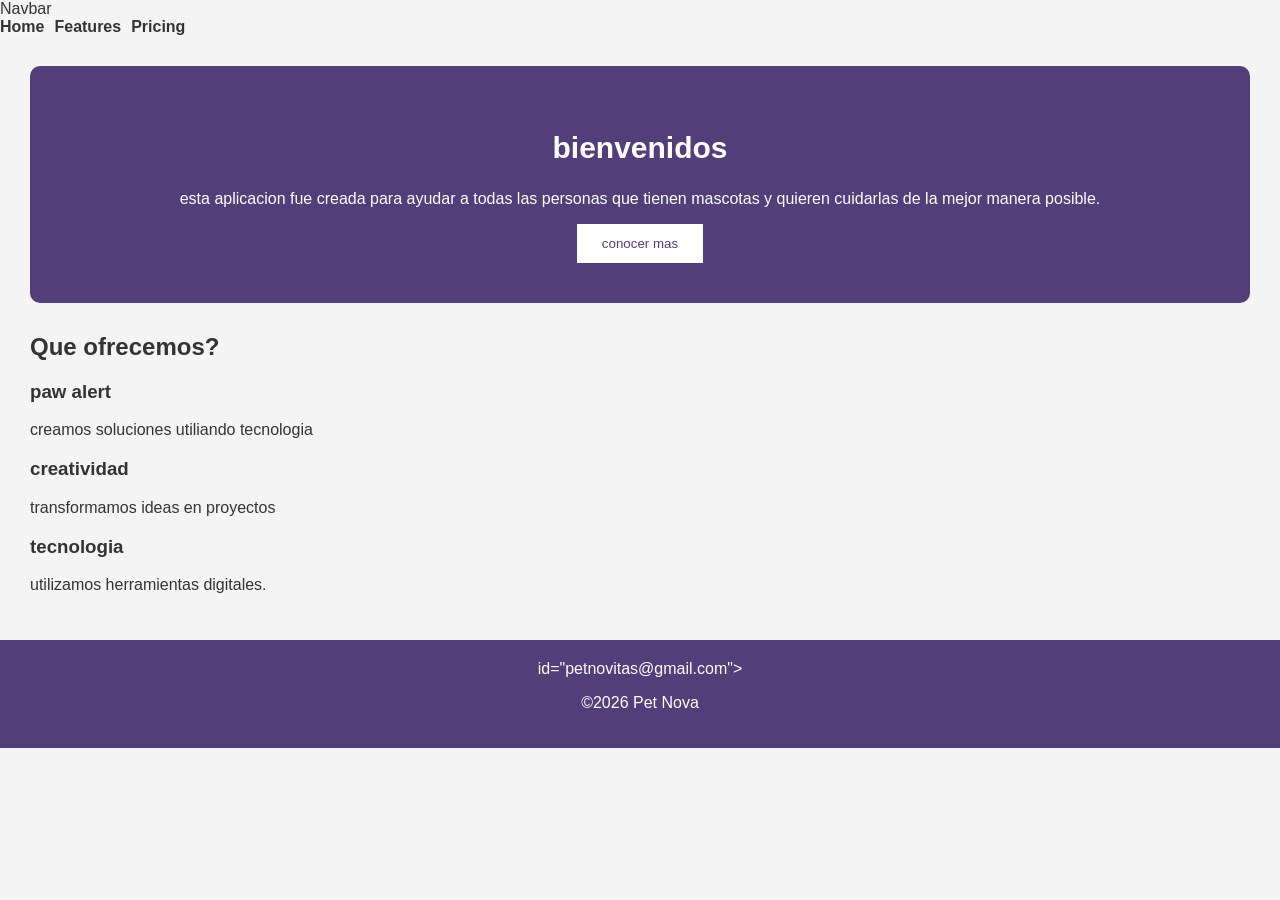
==== index.html @ a222504a "Rename Intex petnova.html to index.html" ====
<!DOCTYPE html>
  <html lang="es">
     <head>
       <meta charset="UTF-8">
       <meta name="viewport" content="width=device-width, initial-scale=1.0">
       
       <title>Pet Nova</title>
       <link rel="stylesheet" href="style.css">
     </head>

     <body>
          <nav class="navbar navbar-translucent md:navbar-expand" data-bs-theme="dark">
  <div class="container-fluid">
    <a class="navbar-brand" href="Pet Nova">Navbar</a>
    <ul class="navbar-nav">
      <li class="nav-item">
        <a class="nav-link active" aria-current="page" href="#">Home</a>
      </li>
      <li class="nav-item">
        <a class="nav-link" href="paw alert">Features</a>
      </li>
      <li class="nav-item">
        <a class="nav-link" href="mypet">Pricing</a>
      </li>
    </ul>
  </div>
</nav>


          <main>
            <section id="inicio" class="principal">
              <h2> bienvenidos</h2>
              <p> esta aplicacion fue creada para ayudar a todas las personas que tienen mascotas y quieren cuidarlas de la mejor manera posible.
                 </p>
                 <button>conocer mas</button>
             </section>
             <section id="paw-alert" class="paw-alert">
               <h2>Que ofrecemos?</h2>
               <div class="card">
                 <h3>paw alert</h3>
               <p> creamos soluciones utiliando tecnologia
               </p>
             </div>
              <div class="card">
                  <h3>creatividad</h3>
                <p> transformamos ideas en proyectos 
                </p>
              </div>
              <div class="card">
                  <h3>tecnologia</h3>
                <p> utilizamos herramientas digitales.
                </p>
              </div>
             </section>
          </main>
          <footer> id="petnovitas@gmail.com">
            <p>  ©2026 Pet Nova</p>
          </footer>
          <script>
            const menu = document.querySelector("#navbarNav");
            const menuToggle = document.querySelector(".navbar-toggler");
            const menuClose = document.querySelector(".btn-close");

            menuToggle.addEventListener("click", () => {
              menu.showModal();
              menuToggle.setAttribute("aria-expanded", "true");
            });

            menuClose.addEventListener("click", () => menu.close());
            menu.addEventListener("close", () => {
              menuToggle.setAttribute("aria-expanded", "false");
              menuToggle.focus();
            });
            menu.querySelectorAll("a").forEach((link) => {
              link.addEventListener("click", () => menu.close());
            });
          </script>
     </body>
  </html>
---- style.css ----
/*configuracion general*/
:root {
    --petnova-purple: #523f7a;
    --petnova-violet: #8268d5;
    --petnova-cyan: #0cbddc;
    --petnova-teal: #00869f;
    --petnova-cyan-light: #e7f9fc;
}

body {
    margin: 0;
    font-family: Arial, sans-serif;
    background-color: #f4f4f4;
    color: #333;
}   
/*MENU*/
.navbar
);
}
.container-fluid {
    display: flex;
    align-items: center;
    justify-content: space-between;
    gap: 24px;
    max-width: 1200px;
    min-height: inherit;
    margin: 0 auto;
}
.navbar-brand {
    display: inline-flex;
    align-items: center;
    gap: 10px;
    margin-inline-end: var(--navbar-brand-margin-end);
    padding-block: var(--navbar-brand-padding-y);
    color: var(--navbar-brand-color);
    font-size: var(--navbar-brand-font-size);
    font-weight: var(--navbar-brand-font-weight);
    text-decoration: none;
}
.navbar-brand:hover,
.navbar-brand:focus-visible {
    color: var(--navbar-brand-hover-color);
}
.navbar-brand img {
    display: block;
    object-fit: contain;
}
.navbar-nav {
    display: flex;
    align-items: center;
    gap: 10px;
    margin: 0;
    padding: 0;
    list-style: none;
}
.nav-link {
    display: block;
    padding: var(--navbar-padding-y) var(--navbar-nav-link-padding-x);
    border-radius: 8px;
    color: var(--navbar-color);
    font-weight: 700;
    text-decoration: none;
}
.nav-link:hover,
.nav-link:focus-visible {
    color: var(--navbar-hover-color);
}
.nav-link.active {
    color: var(--navbar-active-color);
    background-color: rgba(255, 255, 255, 0.18);
}
.nav-link[aria-disabled="true"] {
    color: var(--navbar-disabled-color);
    pointer-events: none;
}
.navbar-toggler,
.drawer {
    display: none;
}
.navbar-toggler {
    min-width: var(--navbar-toggler-width);
    padding: var(--navbar-toggler-padding-y) var(--navbar-toggler-padding-x);
    border: 1px solid var(--navbar-toggler-border-color);
    border-radius: var(--navbar-toggler-border-radius);
    background: transparent;
    cursor: pointer;
    transition: var(--navbar-toggler-transition);
}
.navbar-toggler:focus-visible {
    outline: 2px solid currentColor;
    outline-offset: 2px;
}
.navbar-toggler-icon {
    display: block;
    width: var(--navbar-toggler-icon-size);
    height: var(--navbar-toggler-icon-size);
    margin: auto;
    background-color: var(--navbar-color);
    -webkit-mask: var(--navbar-toggler-icon) center / contain no-repeat;
    mask: var(--navbar-toggler-icon) center / contain no-repeat;
}
.drawer[open] {
    position: fixed;
    inset: 0 0 0 auto;
    display: block;
    width: min(320px, 85vw);
    height: 100%;
    max-height: none;
    margin: 0;
    padding: 24px;
    border: 0;
    background: #ffffff;
    color: #333333;
    box-shadow: -12px 0 32px rgba(0, 0, 0, 0.2);
}
.drawer::backdrop {
    background: rgba(0, 0, 0, 0.45);
}
.drawer-header {
    display: flex;
    align-items: center;
    justify-content: space-between;
    gap: 16px;
    margin-bottom: 20px;
}
.drawer-title {
    margin: 0;
    font-size: 22px;
}
.drawer .navbar-nav {
    align-items: stretch;
    flex-direction: column;
    gap: 4px;
}
.drawer .nav-link {
    color: #333333;
}
.drawer .nav-link:hover,
.drawer .nav-link:focus-visible,
.drawer .nav-link.active {
    background: var(--petnova-cyan-light);
    color: var(--petnova-teal);
}
.btn-close {
    width: 36px;
    height: 36px;
    border: 0;
    border-radius: 50%;
    background: transparent;
    color: #333333;
    cursor: pointer;
}
.btn-close::before {
    content: "\00d7";
    font-size: 28px;
    line-height: 1;
}
.btn-close:hover,
.btn-close:focus-visible {
    background: #eeeeee;
}
@media (max-width: 640px) {
    .desktop-nav { display: none; }
    .navbar-toggler { display: inline-flex; align-items: center; justify-content: center; }
}
/*contenido principal*/
main {
    padding: 30px;
} 
/*seccion principal*/
.principal {
    background-color: var(--petnova-purple);
    color: #ffffff;
    text-align: center;
    padding: 40px;
    border-radius: 10px;
    margin-bottom: 30px;
}
.principal h2 {
    font-size: 30px;
}

/*boton*/
.principal button {
    background-color: #ffffff;
    color: var(--petnova-purple);
    border: none;
    padding: 12px 25px;
}
/* seccion */
.trajetas {
    display: inline-block;
    width: 25%;
    margin: 10%;
    padding: 20%;
    background-color: var(--petnova-cyan);
    border-radius: 10px;
}

/*pie de pagina */
footer{
    background-color: var(--petnova-purple);
    color: #ffffff;
    text-align: center;
    padding: 20px;
}
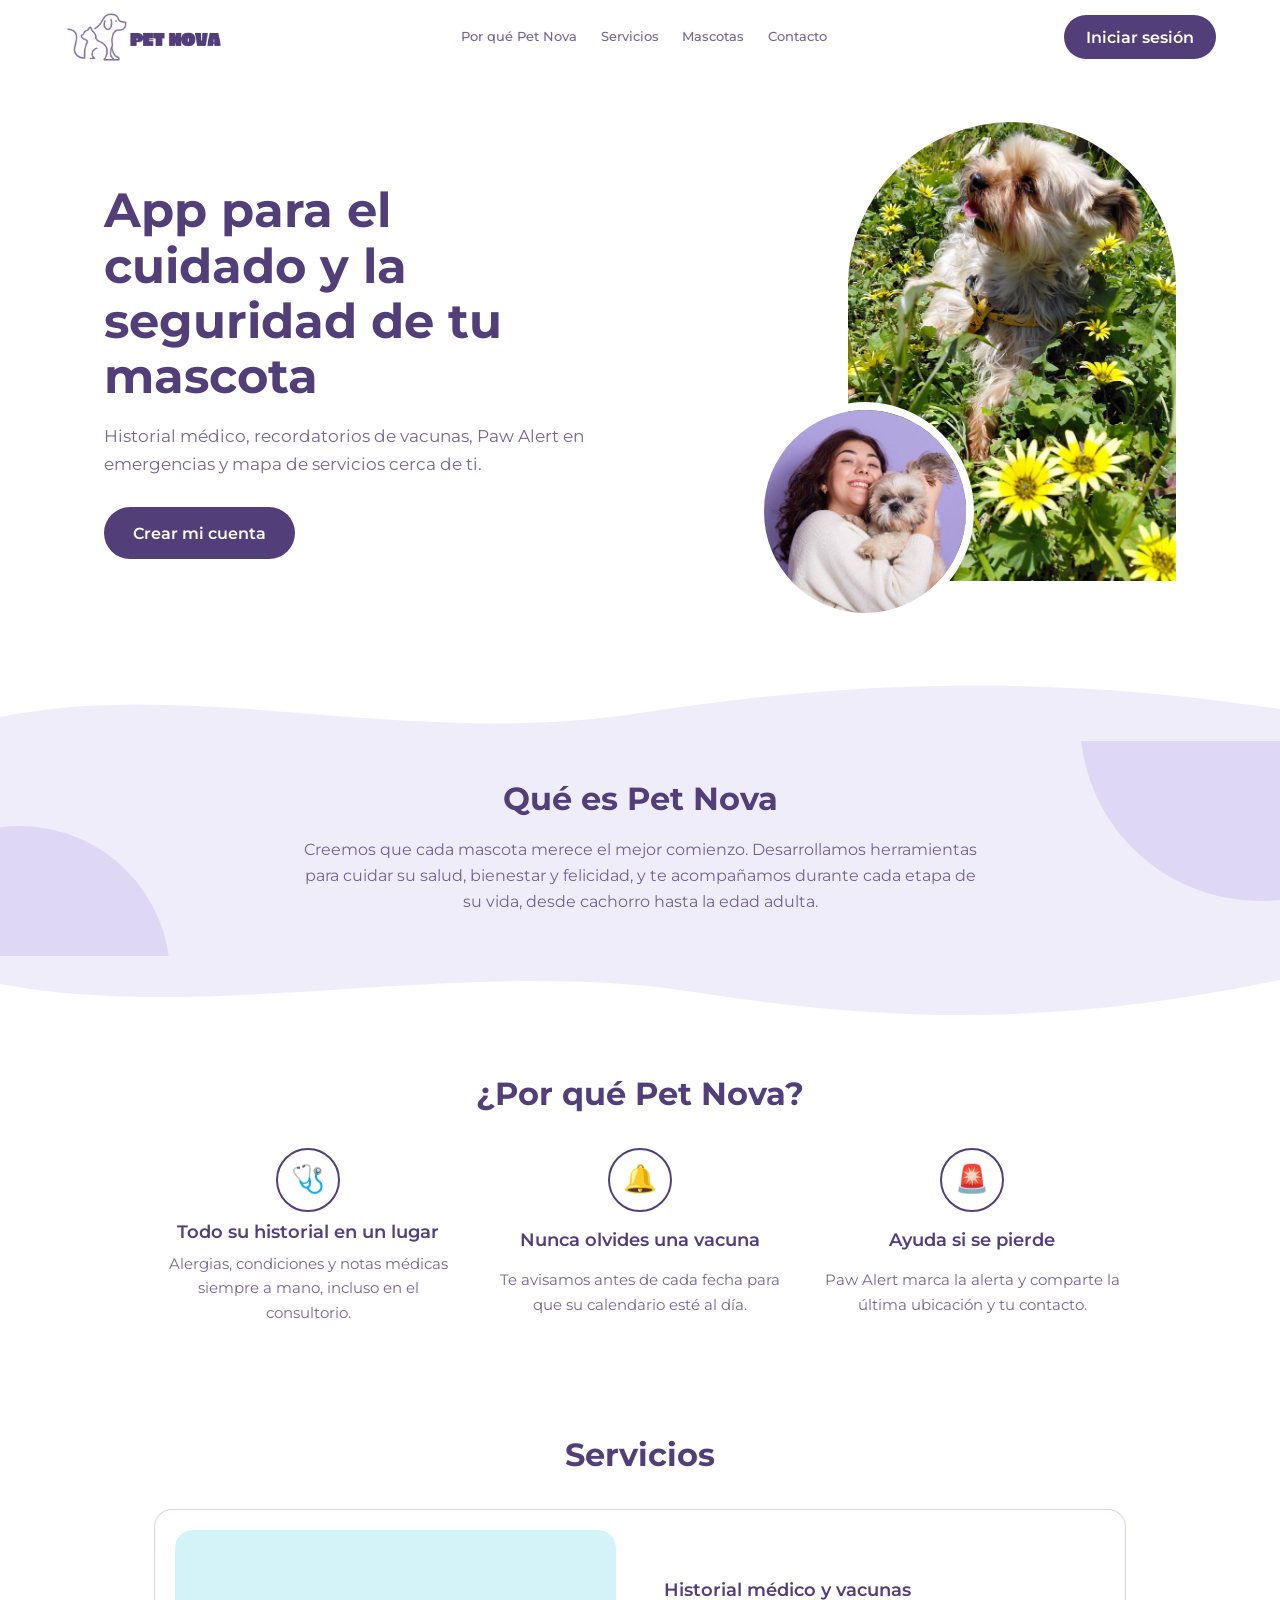
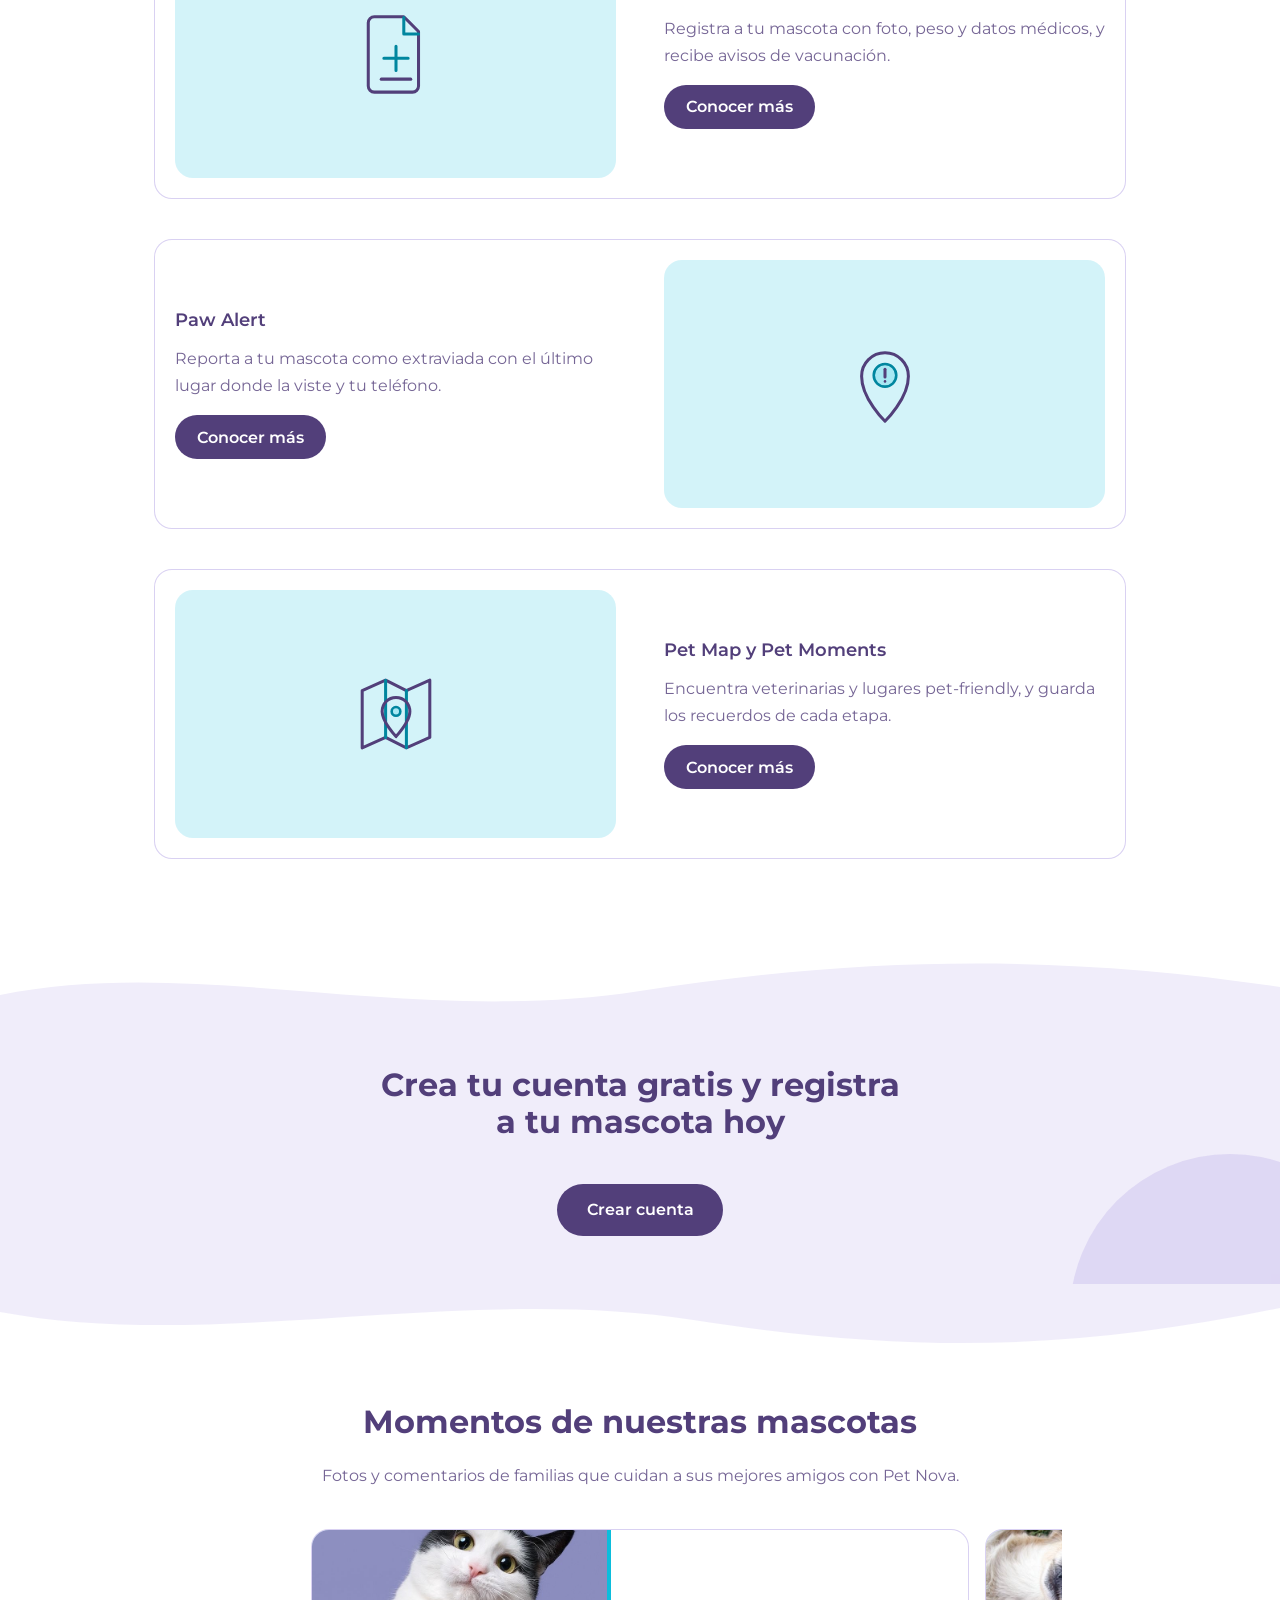
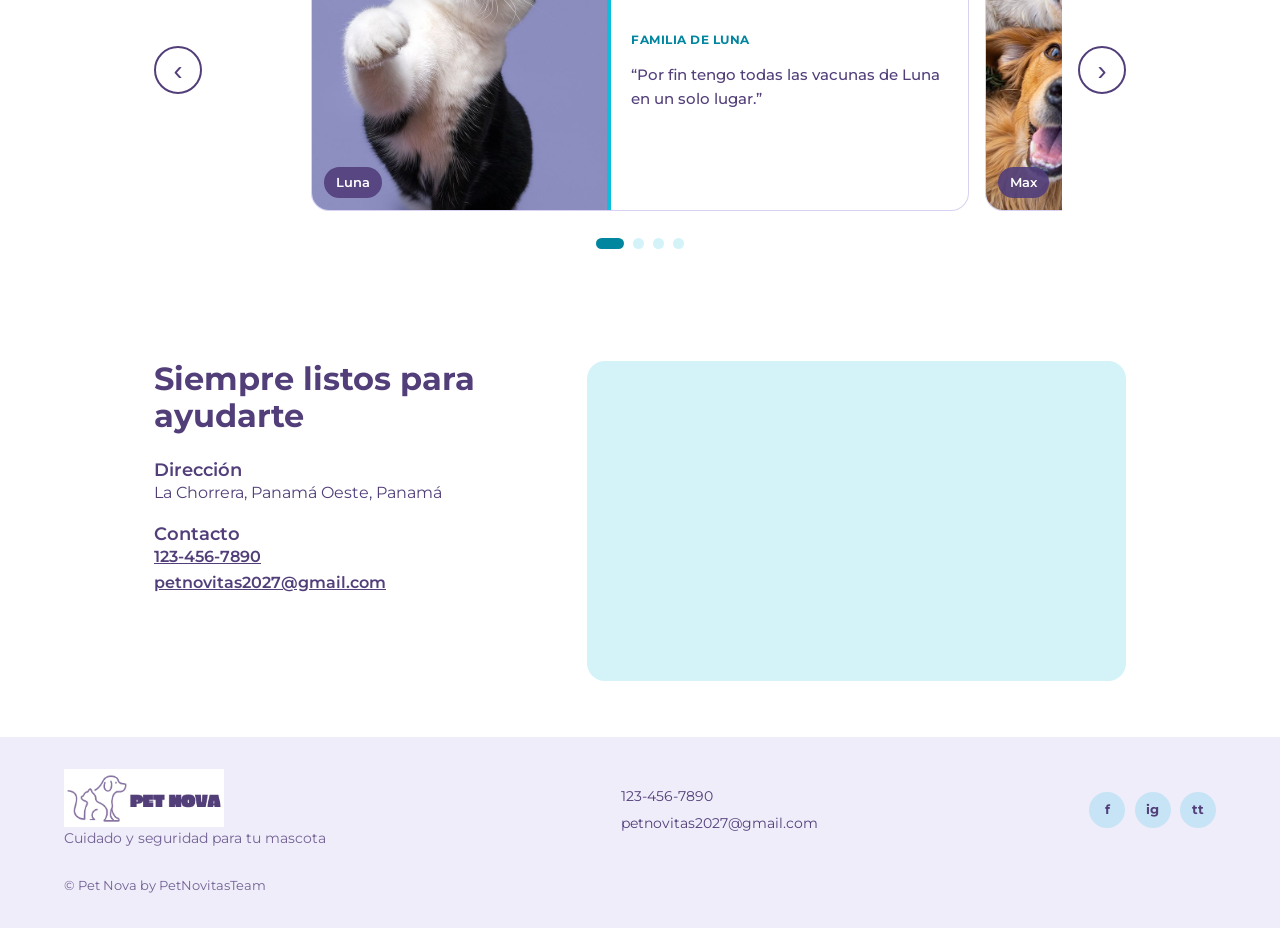
==== commit f5bab575: "Add files via upload" ====
--- a/index.html
+++ b/index.html
@@ -1,81 +1,165 @@
 <!DOCTYPE html>
-  <html lang="es">
-     <head>
-       <meta charset="UTF-8">
-       <meta name="viewport" content="width=device-width, initial-scale=1.0">
-       
-       <title>Pet Nova</title>
-       <link rel="stylesheet" href="style.css">
-     </head>
-
-     <body>
-          <nav class="navbar navbar-translucent md:navbar-expand" data-bs-theme="dark">
-  <div class="container-fluid">
-    <a class="navbar-brand" href="Pet Nova">Navbar</a>
-    <ul class="navbar-nav">
-      <li class="nav-item">
-        <a class="nav-link active" aria-current="page" href="#">Home</a>
-      </li>
-      <li class="nav-item">
-        <a class="nav-link" href="paw alert">Features</a>
-      </li>
-      <li class="nav-item">
-        <a class="nav-link" href="mypet">Pricing</a>
-      </li>
-    </ul>
-  </div>
+<html lang="es">
+<head>
+<meta charset="UTF-8">
+<meta name="viewport" content="width=device-width, initial-scale=1">
+<title>Pet Nova · Cuida la salud y seguridad de tu mascota</title>
+<link rel="stylesheet" href="https://fonts.googleapis.com/css2?family=Montserrat:wght@400;500;600;700&display=swap">
+<link rel="stylesheet" href="css/index.css">
+</head>
+<body>
+<header class="topbar">
+<a class="logo" href="index.html">
+  <img class="logo__image" src="petnova-assets/logo-pet-nova-horizontal.png" alt="Pet Nova">
+</a>
+<button class="menu" type="button" aria-label="Abrir menú" aria-expanded="false" aria-controls="site-nav">☰</button>
+<nav id="site-nav" aria-label="Principal">
+<a href="#por-que">Por qué Pet Nova</a>
+<a href="#servicios">Servicios</a>
+<a href="#resenas">Mascotas</a>
+<a href="#contacto">Contacto</a>
 </nav>
-
-
-          <main>
-            <section id="inicio" class="principal">
-              <h2> bienvenidos</h2>
-              <p> esta aplicacion fue creada para ayudar a todas las personas que tienen mascotas y quieren cuidarlas de la mejor manera posible.
-                 </p>
-                 <button>conocer mas</button>
-             </section>
-             <section id="paw-alert" class="paw-alert">
-               <h2>Que ofrecemos?</h2>
-               <div class="card">
-                 <h3>paw alert</h3>
-               <p> creamos soluciones utiliando tecnologia
-               </p>
-             </div>
-              <div class="card">
-                  <h3>creatividad</h3>
-                <p> transformamos ideas en proyectos 
-                </p>
-              </div>
-              <div class="card">
-                  <h3>tecnologia</h3>
-                <p> utilizamos herramientas digitales.
-                </p>
-              </div>
-             </section>
-          </main>
-          <footer> id="petnovitas@gmail.com">
-            <p>  ©2026 Pet Nova</p>
-          </footer>
-          <script>
-            const menu = document.querySelector("#navbarNav");
-            const menuToggle = document.querySelector(".navbar-toggler");
-            const menuClose = document.querySelector(".btn-close");
-
-            menuToggle.addEventListener("click", () => {
-              menu.showModal();
-              menuToggle.setAttribute("aria-expanded", "true");
-            });
-
-            menuClose.addEventListener("click", () => menu.close());
-            menu.addEventListener("close", () => {
-              menuToggle.setAttribute("aria-expanded", "false");
-              menuToggle.focus();
-            });
-            menu.querySelectorAll("a").forEach((link) => {
-              link.addEventListener("click", () => menu.close());
-            });
-          </script>
-     </body>
-  </html>
-          
-      
+<div class="topbar__contact">
+<a class="btn btn-primary" href="login.html">Iniciar sesión</a>
+</div>
+</header>
+<main>
+<section class="hero">
+<div class="hero__text">
+<h1>App para el cuidado y la seguridad de tu mascota</h1>
+<p class="lead">Historial médico, recordatorios de vacunas, Paw Alert en emergencias y mapa de servicios cerca de ti.</p>
+<a class="btn btn-primary btn-lg" href="login.html#registro">Crear mi cuenta</a>
+</div>
+<div class="hero__frame">
+<div class="arch"><img src="petnova-assets/0bec61dad5f0b657afa665d09a73fd9e.jpg" alt="Perro entre flores"></div>
+<div class="disc"><img src="petnova-assets/288059be09abdf28ba1208e5145ce86f.jpg" alt="Gato mirando a la cámara"></div>
+</div>
+</section>
+<div class="wave wave--to-band"></div>
+<section class="band about">
+<h2>Qué es Pet Nova</h2>
+<p>Creemos que cada mascota merece el mejor comienzo. Desarrollamos herramientas para cuidar su salud, bienestar y felicidad, y te acompañamos durante cada etapa de su vida, desde cachorro hasta la edad adulta.</p>
+</section>
+<div class="wave wave--to-paper"></div>
+<section class="section" id="por-que">
+<h2>¿Por qué Pet Nova?</h2>
+<div class="cols3">
+<article class="why"><div class="badge">🩺</div><h3>Todo su historial en un lugar</h3><p>Alergias, condiciones y notas médicas siempre a mano, incluso en el consultorio.</p></article>
+<article class="why"><div class="badge">🔔</div><h3>Nunca olvides una vacuna</h3><p>Te avisamos antes de cada fecha para que su calendario esté al día.</p></article>
+<article class="why"><div class="badge">🚨</div><h3>Ayuda si se pierde</h3><p>Paw Alert marca la alerta y comparte la última ubicación y tu contacto.</p></article>
+</div>
+</section>
+<section class="section" id="servicios">
+<h2>Servicios</h2>
+<article class="service">
+<div class="ph"><svg class="service-icon" viewBox="0 0 120 120" aria-hidden="true" focusable="false"><path class="service-icon__line" d="M35 17h34l17 17v63a7 7 0 0 1-7 7H35a7 7 0 0 1-7-7V24a7 7 0 0 1 7-7Z"/><path class="service-icon__accent" d="M69 18v19h17"/><path class="service-icon__accent" d="M60 51v28M46 65h28"/><path class="service-icon__line" d="M43 89h34"/></svg></div>
+<div class="service__text"><h3>Historial médico y vacunas</h3><p>Registra a tu mascota con foto, peso y datos médicos, y recibe avisos de vacunación.</p><a class="btn btn-primary" href="login.html#registro">Conocer más</a></div>
+</article>
+<article class="service service--reverse">
+<div class="ph"><svg class="service-icon" viewBox="0 0 120 120" aria-hidden="true" focusable="false"><path class="service-icon__line" d="M60 103S87 77 87 51a27 27 0 1 0-54 0c0 26 27 52 27 52Z"/><circle class="service-icon__accent-fill" cx="60" cy="50" r="13"/><path class="service-icon__line" d="M60 43v9"/><circle class="service-icon__line-fill" cx="60" cy="57" r="1.5"/></svg></div>
+<div class="service__text"><h3>Paw Alert</h3><p>Reporta a tu mascota como extraviada con el último lugar donde la viste y tu teléfono.</p><a class="btn btn-primary" href="login.html#registro">Conocer más</a></div>
+</article>
+<article class="service">
+<div class="ph"><svg class="service-icon" viewBox="0 0 120 120" aria-hidden="true" focusable="false"><path class="service-icon__line" d="m21 33 27-12 24 12 27-12v66L72 99 48 87 21 99V33Z"/><path class="service-icon__accent" d="M48 21v66M72 33v66"/><path class="service-icon__line" d="M60 41c-9 0-16 7-16 16 0 12 16 29 16 29s16-17 16-29c0-9-7-16-16-16Z"/><circle class="service-icon__accent-fill" cx="60" cy="57" r="5"/></svg></div>
+<div class="service__text"><h3>Pet Map y Pet Moments</h3><p>Encuentra veterinarias y lugares pet-friendly, y guarda los recuerdos de cada etapa.</p><a class="btn btn-primary" href="login.html#registro">Conocer más</a></div>
+</article>
+</section>
+<div class="wave wave--to-band"></div>
+<section class="band promo">
+<h2>Crea tu cuenta gratis y registra a tu mascota hoy</h2>
+<a class="btn btn-primary btn-lg" href="login.html#registro">Crear cuenta</a>
+</section>
+<div class="wave wave--to-paper"></div>
+<section class="section" id="resenas">
+<h2>Momentos de nuestras mascotas</h2>
+<p class="pet-stories__intro">Fotos y comentarios de familias que cuidan a sus mejores amigos con Pet Nova.</p>
+<div class="pet-carousel" role="region" aria-roledescription="carrusel" aria-label="Fotos y comentarios de mascotas">
+<button class="pet-carousel__arrow pet-carousel__arrow--prev" type="button" aria-label="Mascota anterior"><span aria-hidden="true">‹</span></button>
+<div class="pet-stories__viewport" tabindex="0" aria-live="polite">
+<div class="pet-stories__track">
+<article class="pet-story" role="group" aria-roledescription="diapositiva" aria-label="1 de 4" aria-hidden="false">
+<figure class="pet-story__photo">
+<img src="petnova-assets/5c11a58dfac731d2833e48211d9dc9f6.jpg" alt="Gato blanco y negro levantando una pata">
+<figcaption>Luna</figcaption>
+</figure>
+<div class="pet-story__content">
+<p class="pet-story__family">Familia de Luna</p>
+<blockquote>“Por fin tengo todas las vacunas de Luna en un solo lugar.”</blockquote>
+</div>
+</article>
+<article class="pet-story" role="group" aria-roledescription="diapositiva" aria-label="2 de 4" aria-hidden="true">
+<figure class="pet-story__photo">
+<img src="petnova-assets/07fc70b2ebea6f8e443dffa8ceeda5d6.jpg" alt="Cuatro perros descansando juntos sobre el césped">
+<figcaption>Max</figcaption>
+</figure>
+<div class="pet-story__content">
+<p class="pet-story__family">Familia de Max</p>
+<blockquote>“Los recordatorios me salvaron de olvidar el refuerzo de Max.”</blockquote>
+</div>
+</article>
+<article class="pet-story" role="group" aria-roledescription="diapositiva" aria-label="3 de 4" aria-hidden="true">
+<figure class="pet-story__photo">
+<img src="petnova-assets/617a032c91678c37343209bb6bef2f6d.jpg" alt="Persona abrazando a un cachorro">
+<figcaption>Nala</figcaption>
+</figure>
+<div class="pet-story__content">
+<p class="pet-story__family">Familia de Nala</p>
+<blockquote>“Tener el contacto y el historial a mano da mucha tranquilidad.”</blockquote>
+</div>
+</article>
+<article class="pet-story" role="group" aria-roledescription="diapositiva" aria-label="4 de 4" aria-hidden="true">
+<figure class="pet-story__photo">
+<img src="petnova-assets/e2d72d0fe45e0b858e6b13d65c2148d5.jpg" alt="Familia jugando con sus perros y gatos en casa">
+<figcaption>Toby</figcaption>
+</figure>
+<div class="pet-story__content">
+<p class="pet-story__family">Familia de Toby</p>
+<blockquote>“Subir fotos y verlas juntas es lo que más me gusta.”</blockquote>
+</div>
+</article>
+</div>
+</div>
+<button class="pet-carousel__arrow pet-carousel__arrow--next" type="button" aria-label="Siguiente mascota"><span aria-hidden="true">›</span></button>
+</div>
+<div class="pet-stories__dots" role="group" aria-label="Elegir mascota">
+<button type="button" aria-label="Mostrar a Luna" aria-pressed="true" class="is-active"></button>
+<button type="button" aria-label="Mostrar a Max" aria-pressed="false"></button>
+<button type="button" aria-label="Mostrar a Nala" aria-pressed="false"></button>
+<button type="button" aria-label="Mostrar a Toby" aria-pressed="false"></button>
+</div>
+</section>
+<section class="section contact" id="contacto">
+<div class="contact__text">
+<h2>Siempre listos para ayudarte</h2>
+<h3>Dirección</h3>
+<p>La Chorrera, Panamá Oeste, Panamá</p>
+<h3>Contacto</h3>
+<p><a href="tel:1234567890">123-456-7890</a></p>
+<p><a href="mailto:petnovitas2027@gmail.com">petnovitas2027@gmail.com</a></p>
+</div>
+<div class="map">
+<iframe title="Mapa de La Chorrera, Panamá Oeste" loading="lazy" src="https://www.openstreetmap.org/export/embed.html?bbox=-79.82%2C8.86%2C-79.75%2C8.90&amp;layer=mapnik&amp;marker=8.88%2C-79.78"></iframe>
+</div>
+</section>
+</main>
+<footer class="footer">
+<div>
+<a class="logo" href="index.html">
+  <img class="logo__image" src="petnova-assets/logo-pet-nova-horizontal.png" alt="Pet Nova">
+</a>
+<p>Cuidado y seguridad para tu mascota</p>
+</div>
+<div class="footer__contact">
+<a href="tel:1234567890">123-456-7890</a>
+<a href="mailto:petnovitas2027@gmail.com">petnovitas2027@gmail.com</a>
+</div>
+<div class="social">
+<a href="http://www.facebook.com" aria-label="Facebook" rel="noopener">f</a>
+<a href="http://www.instagram.com" aria-label="Instagram" rel="noopener">ig</a>
+<a href="http://www.tiktok.com" aria-label="TikTok" rel="noopener">tt</a>
+</div>
+<p class="footer__copy">© Pet Nova by PetNovitasTeam</p>
+</footer>
+<script src="js/index.js"></script>
+</body>
+</html>
--- a/css/index.css
+++ b/css/index.css
@@ -0,0 +1,161 @@
+/* ===== index.css · Landing page (basada en el prototipo) ===== */
+/* ===== index.css · Landing page ===== */
+/* Paleta Pet Nova: púrpura, violeta, cian y teal */
+:root{--olive:#523F7A;--olive-d:#523F7A;--sage:rgba(130,104,213,.12);--sage-2:#8268D5;--paper:#fff;--ink:#523F7A;--muted:rgba(82,63,122,.8);--line:rgba(130,104,213,.3);--alert:#523F7A;--alert-bg:rgba(130,104,213,.14);--ok:#523F7A;--accent:#0CBDDC;--teal:#00869F;--r:18px}
+/* Reinicio de márgenes */
+*{box-sizing:border-box;margin:0}
+/* Texto general y fondo */
+body{font:400 1rem/1.65 "Montserrat",system-ui,sans-serif;color:var(--ink);background:var(--paper)}
+html{scroll-behavior:smooth;scroll-padding-top:84px}
+/* Títulos con tipografía serif */
+h1,h2,h3,.logo{font-family:"Montserrat",system-ui,sans-serif;line-height:1.15}
+h1{font-size:clamp(1.9rem,4.4vw,3rem);font-weight:700}
+h2{font-size:clamp(1.4rem,3vw,2rem);font-weight:700}
+h3{font-size:1.15rem;font-weight:600}
+a{color:inherit}
+.muted{color:var(--muted)}
+/* Botones: principal, contorno y emergencia */
+.btn{display:inline-block;padding:.65rem 1.25rem;border:2px solid transparent;border-radius:999px;font:600 1rem "Montserrat",sans-serif;text-decoration:none;cursor:pointer;transition:background .15s,color .15s}
+.btn-primary{background:var(--olive);color:#fff}.btn-primary:hover{background:var(--olive-d);filter:brightness(.9)}
+.btn-ghost{color:var(--olive-d);border-color:var(--olive);background:transparent}.btn-ghost:hover{background:var(--sage);border-color:var(--teal)}
+.btn-sos{background:var(--alert);color:#fff}.btn-sos:hover{background:var(--olive-d);filter:brightness(.9)}
+.btn-lg{padding:.9rem 1.7rem}
+/* Foco visible para teclado */
+:focus-visible{outline:3px solid var(--accent);outline-offset:3px}
+/* Elementos ocultos por JavaScript */
+[hidden]{display:none!important}
+/* Logo */
+.logo{flex:none;font-weight:700;font-size:1.5rem;color:var(--olive-d);text-decoration:none}
+.logo__image{display:block;width:160px;height:58px;object-fit:contain;background:#fff}
+/* Neutros adicionales de la landing */
+:root{--band:rgba(130,104,213,.12);--ph:rgba(12,189,220,.18);--disc:rgba(130,104,213,.16)}
+/* Texto introductorio */
+.lead{color:var(--muted);font-size:1.05rem;max-width:46ch;margin:1.2rem 0 1.8rem}
+/* Menú superior: logo, enlaces y contacto */
+.topbar{position:sticky;top:0;z-index:20;display:flex;align-items:center;gap:clamp(.75rem,2vw,2rem);padding:.5rem 5vw;background:rgba(255,255,255,.95);backdrop-filter:blur(8px)}
+.topbar nav{display:flex;justify-content:center;gap:clamp(.65rem,1.5vw,1.5rem);flex:1;min-width:0}
+.topbar nav a{position:relative;padding:.65rem .15rem;text-decoration:none;font-weight:500;font-size:clamp(.82rem,.9vw,.92rem);white-space:nowrap;color:var(--muted);transition:color .2s ease,transform .2s ease}
+.topbar nav a::after{content:"";position:absolute;left:0;right:0;bottom:.25rem;height:2px;border-radius:2px;background:var(--accent);transform:scaleX(0);transform-origin:left;transition:transform .25s ease}
+.topbar nav a:hover,.topbar nav a:focus-visible{color:var(--olive-d);transform:translateY(-2px)}
+.topbar nav a:hover::after,.topbar nav a:focus-visible::after{transform:scaleX(1)}
+.topbar__contact{display:flex;align-items:center;flex:none}
+.phone{font-weight:600;font-size:.92rem;text-decoration:none}
+/* Botón de menú móvil (oculto en escritorio) */
+.menu{display:none;margin-left:auto;border:0;background:transparent;font-size:1.6rem;color:var(--olive-d);cursor:pointer}
+/* Hero: texto a la izquierda y marco tipo arco a la derecha */
+.hero{display:grid;grid-template-columns:1.1fr 1fr;gap:3rem;align-items:center;padding:3rem 5vw 3.5rem;max-width:1200px;margin:0 auto}
+.hero h1{max-width:15ch}
+/* Marco tipo arco / portón (superior redondeado, base recta) */
+.hero__frame{position:relative;justify-self:end;width:min(420px,100%);padding-bottom:2.5rem}
+.arch{width:78%;margin-left:auto;aspect-ratio:3/4.2;border-radius:999px 999px 0 0;background:var(--ph);display:grid;place-items:center;font-size:7rem;overflow:hidden}
+.arch img,.disc img{width:100%;height:100%;object-fit:cover}
+/* Círculo superpuesto al arco */
+.disc{position:absolute;left:0;bottom:0;width:52%;aspect-ratio:1;border-radius:50%;background:var(--disc);border:8px solid var(--paper);display:grid;place-items:center;font-size:4rem;overflow:hidden}
+/* Divisor orgánico de sección (onda) */
+.wave{height:64px;background-size:100% 100%;background-repeat:no-repeat}
+.wave--to-band{background-color:var(--paper);background-image:url("data:image/svg+xml,%3Csvg xmlns='http://www.w3.org/2000/svg' viewBox='0 0 1440 80' preserveAspectRatio='none'%3E%3Cpath fill='%23F0EDFA' d='M0 50C220 0 460 90 720 45S1200 0 1440 40V80H0Z'/%3E%3C/svg%3E")}
+.wave--to-paper{background-color:var(--band);background-image:url("data:image/svg+xml,%3Csvg xmlns='http://www.w3.org/2000/svg' viewBox='0 0 1440 80' preserveAspectRatio='none'%3E%3Cpath fill='%23FFFFFF' d='M0 35C240 85 520 0 780 45S1220 80 1440 30V80H0Z'/%3E%3C/svg%3E")}
+/* Bandas de fondo gris claro */
+.band{background:var(--band);padding:2.5rem 5vw;text-align:center;position:relative;overflow:hidden}
+.band h2{margin-bottom:1.2rem}
+/* Sección informativa con formas orgánicas laterales */
+.about::before,.about::after{content:"";position:absolute;border-radius:50%;background:var(--disc);z-index:0}
+.about::before{width:300px;height:300px;left:-130px;bottom:-170px}
+.about::after{width:360px;height:360px;right:-160px;top:-200px}
+.about>*{position:relative;z-index:1}
+.about p{max-width:62ch;margin:0 auto;color:var(--muted)}
+/* Secciones generales */
+.section{padding:3.5rem 5vw;max-width:1100px;margin:0 auto}
+.section>h2{text-align:center;margin-bottom:2.2rem}
+/* Cuadrícula de 3 columnas */
+.cols3{display:grid;grid-template-columns:repeat(3,1fr);gap:1.5rem;max-width:1100px;margin:0 auto}
+/* Tarjetas de ventajas (¿Por qué Pet Nova?) */
+.why{text-align:center;display:grid;gap:.6rem;justify-items:center}
+.badge{width:64px;height:64px;border-radius:50%;border:2px solid var(--olive);display:grid;place-items:center;font-size:1.7rem}
+.why p{color:var(--muted);font-size:.92rem;max-width:30ch}
+/* Marcador de imagen (se reemplaza por <img> cuando haya fotos) */
+.ph{background:var(--ph);border-radius:var(--r);display:grid;place-items:center;font-size:4rem;aspect-ratio:16/9;overflow:hidden}
+.ph img{width:100%;height:100%;object-fit:cover}
+.service-icon{width:clamp(70px,9vw,104px);height:auto}
+.service-icon__line{fill:none;stroke:var(--olive);stroke-width:3.5;stroke-linecap:round;stroke-linejoin:round}
+.service-icon__accent{fill:none;stroke:var(--teal);stroke-width:3.5;stroke-linecap:round;stroke-linejoin:round}
+.service-icon__accent-fill{fill:rgba(12,189,220,.22);stroke:var(--teal);stroke-width:3}
+.service-icon__line-fill{fill:var(--olive)}
+/* Servicios: filas alternas de imagen y texto */
+.service{position:relative;z-index:0;display:grid;grid-template-columns:1fr 1fr;gap:3rem;align-items:center;margin-bottom:2.5rem;padding:1.25rem;background:#fff;border:1px solid var(--line);border-radius:var(--r);transition:transform .25s ease,box-shadow .25s ease,opacity .25s ease}
+.service:hover,.service:focus-within{z-index:2;transform:translateY(-6px);box-shadow:0 16px 32px rgba(130,104,213,.24)}
+#servicios:has(.service:hover,.service:focus-within) .service:not(:hover,:focus-within){opacity:.62}
+.service--reverse .service__text{order:-1}
+.service__text{display:grid;gap:1rem;justify-items:start}
+.service__text p{color:var(--muted)}
+/* Banner promocional con ondas */
+.promo{display:grid;gap:1.5rem;justify-items:center;padding:3rem 5vw}
+.promo::after{content:"";position:absolute;right:-110px;bottom:-190px;width:320px;height:320px;border-radius:50%;background:var(--disc)}
+.promo>*{position:relative;z-index:1;max-width:30ch}
+.promo h2{max-width:24ch}
+/* Historias con foto de mascota y comentario */
+.pet-stories__intro{text-align:center;color:var(--muted);max-width:62ch;margin:-.8rem auto 1.8rem}
+.pet-carousel{display:grid;grid-template-columns:48px minmax(0,1fr) 48px;gap:1rem;align-items:center}
+.pet-carousel__arrow{width:48px;height:48px;display:grid;place-items:center;border:2px solid var(--olive);border-radius:50%;background:#fff;color:var(--olive-d);font-size:1.7rem;line-height:1;cursor:pointer;transition:background .2s,color .2s,transform .2s}
+.pet-carousel__arrow:hover{background:var(--olive);color:#fff;transform:scale(1.06)}
+.pet-carousel__arrow:disabled{opacity:.45;cursor:default;transform:none}
+.pet-stories__viewport{min-width:0;overflow:hidden;padding:.7rem 0}
+.pet-stories__track{position:relative;display:flex;align-items:stretch;gap:1rem;transition:transform .45s cubic-bezier(.2,.7,.25,1)}
+.pet-story{flex:0 0 min(78%,760px);display:grid;grid-template-columns:minmax(140px,.9fr) minmax(0,1.1fr);min-height:280px;overflow:hidden;background:#fff;border:1px solid var(--line);border-radius:var(--r)}
+.pet-story__photo{position:relative;min-height:280px;overflow:hidden;background:var(--ph)}
+.pet-story__photo img{display:block;width:100%;height:100%;position:absolute;inset:0;object-fit:cover}
+.pet-story__photo figcaption{position:absolute;left:.75rem;bottom:.75rem;padding:.3rem .75rem;border-radius:999px;background:rgba(82,63,122,.9);color:#fff;font-size:.82rem;font-weight:600}
+.pet-story__content{display:grid;align-content:center;gap:.8rem;padding:1.25rem;border-left:4px solid var(--accent)}
+.pet-story__family{color:var(--teal);font-size:.78rem;font-weight:700;letter-spacing:.04em;text-transform:uppercase}
+.pet-story blockquote{font-size:.96rem;font-weight:500;line-height:1.55}
+.pet-stories__dots{display:flex;justify-content:center;gap:.55rem;margin-top:1rem}
+.pet-stories__dots button{width:11px;height:11px;padding:0;border:0;border-radius:999px;background:var(--ph);cursor:pointer;transition:width .2s,background .2s}
+.pet-stories__dots button.is-active{width:28px;background:var(--teal)}
+/* Contacto y mapa */
+.contact{display:grid;grid-template-columns:1fr 1.4fr;gap:3rem;align-items:stretch}
+.contact__text h2{text-align:left;margin-bottom:1.5rem}
+.contact__text h3{margin-top:1rem;color:var(--olive-d)}
+.contact a{font-weight:600;color:var(--olive-d)}
+.map{border-radius:var(--r);overflow:hidden;background:var(--ph);min-height:320px}
+.map iframe{width:100%;height:100%;min-height:320px;border:0;display:block}
+/* Pie de página */
+.footer{background:var(--band);padding:2rem 5vw;display:grid;grid-template-columns:1.2fr 1fr auto;gap:1.5rem;align-items:center;font-size:.9rem}
+.footer p{color:var(--muted)}
+.footer__contact{display:grid;gap:.2rem}
+.footer a{text-decoration:none}
+.footer__copy{grid-column:1/-1;font-size:.8rem}
+/* Redes sociales */
+.social{display:flex;gap:.6rem}
+.social a{width:36px;height:36px;border-radius:50%;background:var(--ph);display:grid;place-items:center;font-weight:700;font-size:.8rem;color:var(--olive-d)}
+.social a:hover{background:var(--olive);color:#fff}
+.scroll-reveal{opacity:0;transform:translate3d(0,24px,0) scale(.985);transition:opacity .65s ease,transform .7s cubic-bezier(.2,.7,.25,1);transition-delay:var(--reveal-delay,0ms)}
+.scroll-reveal.is-visible{opacity:1;transform:translate3d(0,0,0) scale(1)}
+.service.scroll-reveal.is-visible:hover,.service.scroll-reveal.is-visible:focus-within{transform:translateY(-6px)}
+/* Tablet */
+@media(max-width:900px){.hero{gap:1.5rem}.service{gap:1.5rem}.contact{grid-template-columns:1fr}}
+@media(min-width:761px) and (max-width:1000px){.topbar{gap:.65rem;padding-inline:3vw}.logo__image{width:132px;height:48px}.topbar nav{gap:.65rem}.topbar nav a{font-size:.8rem}}
+/* Celular: una columna, menú desplegable y carrusel de una tarjeta */
+@media(max-width:760px){
+  .topbar{gap:1rem;flex-wrap:wrap}
+  .logo__image{width:132px;height:48px}
+  .menu{display:block}
+  .topbar nav{display:none;order:3;flex-basis:100%;flex-direction:column;gap:.2rem;padding-top:.5rem}
+  .topbar nav.open{display:flex}
+  .topbar nav a{padding:.6rem 0;border-top:1px solid var(--line)}
+  .topbar nav.open a{animation:nav-item-in .35s both}
+  .topbar nav.open a:nth-child(2){animation-delay:.04s}
+  .topbar nav.open a:nth-child(3){animation-delay:.08s}
+  .topbar nav.open a:nth-child(4){animation-delay:.12s}
+  .topbar nav.open a:nth-child(5){animation-delay:.16s}
+  .topbar__contact{order:2}.phone{display:none}
+  .hero,.service,.cols3,.footer{grid-template-columns:1fr}
+  .hero__frame{justify-self:center}
+  .service--reverse .service__text{order:0}
+  .pet-carousel{grid-template-columns:36px minmax(0,1fr) 36px;gap:.4rem}
+  .pet-carousel__arrow{width:36px;height:36px;font-size:1.35rem}
+  .pet-story{flex-basis:88%;min-height:250px}
+  .pet-story__photo{min-height:250px}
+}
+@media(max-width:560px){.pet-story{grid-template-columns:1fr;min-height:0}.pet-story__photo{min-height:220px}.pet-story__content{min-height:150px;border-left:0;border-top:4px solid var(--accent)}}
+@keyframes nav-item-in{from{opacity:0;transform:translateY(-8px)}to{opacity:1;transform:translateY(0)}}
+@media(prefers-reduced-motion:reduce){html{scroll-behavior:auto}.topbar nav a,.topbar nav a::after{transition:none}.topbar nav.open a{animation:none}.service,.scroll-reveal,.pet-stories__track,.pet-carousel__arrow,.pet-stories__dots button{transition:none}.scroll-reveal{opacity:1;transform:none}.service:hover,.service:focus-within{transform:none}.pet-carousel__arrow:hover{transform:none}}
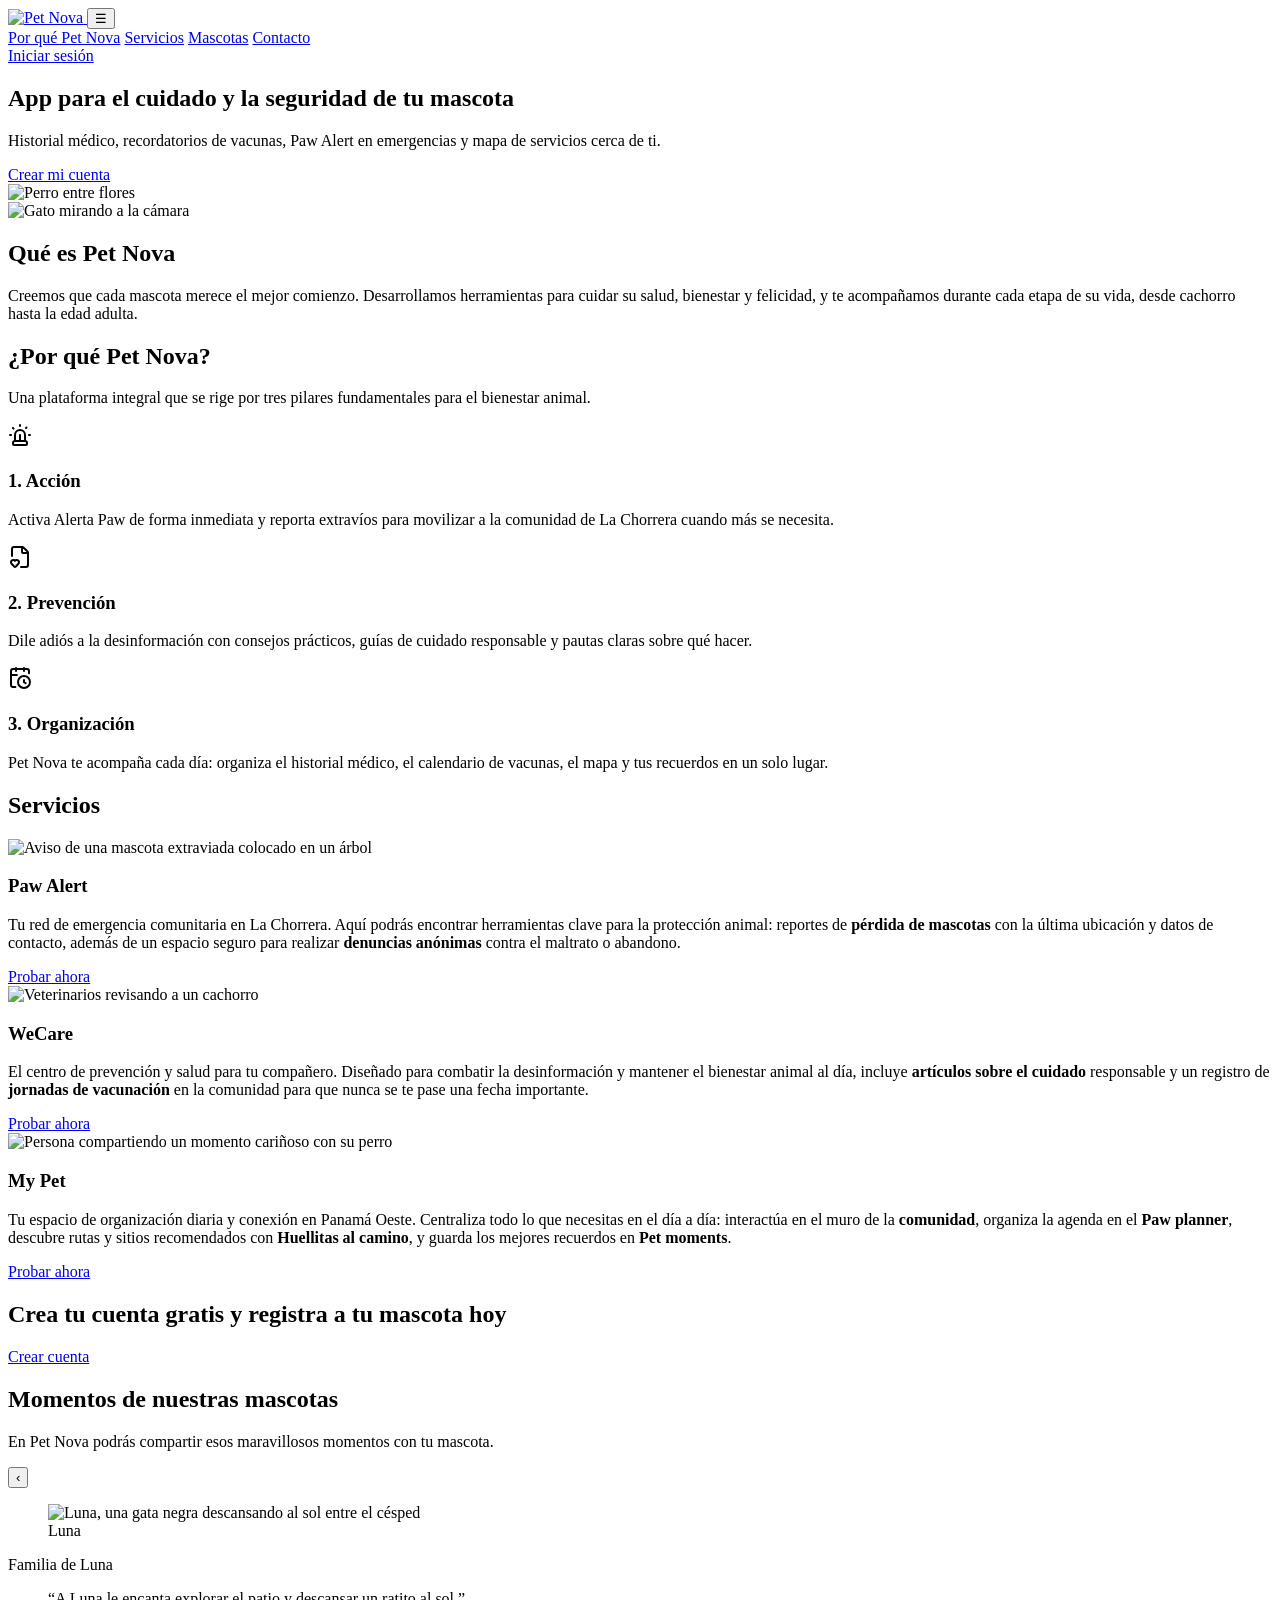
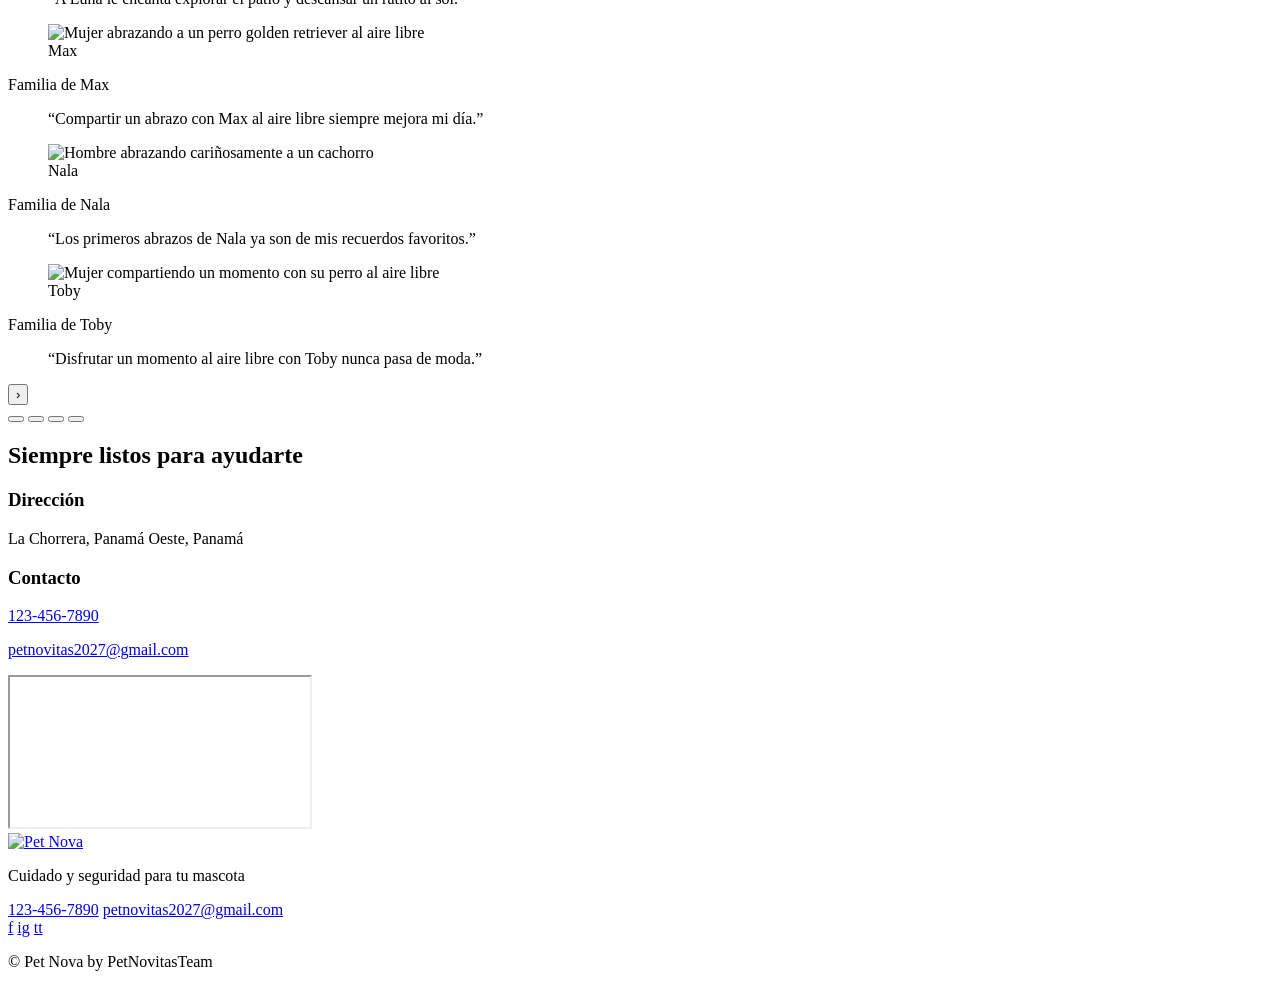
==== commit c4d42efc: "Add files via upload" ====
--- a/index.html
+++ b/index.html
@@ -10,7 +10,7 @@
 <body>
 <header class="topbar">
 <a class="logo" href="index.html">
-  <img class="logo__image" src="petnova-assets/logo-pet-nova-horizontal.png" alt="Pet Nova">
+  <img class="logo__image" src="petnova-assets/vectorizador_de_imgenes_ia_gratis_82tcf4qeb79s5j7bquav.svg" alt="Pet Nova">
 </a>
 <button class="menu" type="button" aria-label="Abrir menú" aria-expanded="false" aria-controls="site-nav">☰</button>
 <nav id="site-nav" aria-label="Principal">
@@ -43,25 +43,26 @@
 <div class="wave wave--to-paper"></div>
 <section class="section" id="por-que">
 <h2>¿Por qué Pet Nova?</h2>
+<p class="why-intro">Una plataforma integral que se rige por tres pilares fundamentales para el bienestar animal.</p>
 <div class="cols3">
-<article class="why"><div class="badge">🩺</div><h3>Todo su historial en un lugar</h3><p>Alergias, condiciones y notas médicas siempre a mano, incluso en el consultorio.</p></article>
-<article class="why"><div class="badge">🔔</div><h3>Nunca olvides una vacuna</h3><p>Te avisamos antes de cada fecha para que su calendario esté al día.</p></article>
-<article class="why"><div class="badge">🚨</div><h3>Ayuda si se pierde</h3><p>Paw Alert marca la alerta y comparte la última ubicación y tu contacto.</p></article>
+<article class="why"><div class="badge"><svg xmlns="http://www.w3.org/2000/svg" width="24" height="24" viewBox="0 0 24 24" fill="none" stroke="currentColor" stroke-width="2" stroke-linecap="round" stroke-linejoin="round" aria-hidden="true" focusable="false"><path d="M7 18v-6a5 5 0 1 1 10 0v6"/><path d="M5 21a1 1 0 0 0 1 1h12a1 1 0 0 0 1-1v-1a2 2 0 0 0-2-2H7a2 2 0 0 0-2 2z"/><path d="M21 12h1"/><path d="M18.5 4.5 18 5"/><path d="M2 12h1"/><path d="M12 2v1"/><path d="m4.929 4.929.707.707"/><path d="M12 12v6"/></svg></div><h3>1. Acción</h3><p>Activa Alerta Paw de forma inmediata y reporta extravíos para movilizar a la comunidad de La Chorrera cuando más se necesita.</p></article>
+<article class="why"><div class="badge"><svg xmlns="http://www.w3.org/2000/svg" width="24" height="24" viewBox="0 0 24 24" fill="none" stroke="currentColor" stroke-width="2" stroke-linecap="round" stroke-linejoin="round" aria-hidden="true" focusable="false"><path d="M13 22h5a2 2 0 0 0 2-2V8a2.4 2.4 0 0 0-.706-1.706l-3.588-3.588A2.4 2.4 0 0 0 14 2H6a2 2 0 0 0-2 2v7"/><path d="M14 2v5a1 1 0 0 0 1 1h5"/><path d="M3.62 18.8A2.25 2.25 0 1 1 7 15.836a2.25 2.25 0 1 1 3.38 2.966l-2.626 2.856a1 1 0 0 1-1.507 0z"/></svg></div><h3>2. Prevención</h3><p>Dile adiós a la desinformación con consejos prácticos, guías de cuidado responsable y pautas claras sobre qué hacer.</p></article>
+<article class="why"><div class="badge"><svg xmlns="http://www.w3.org/2000/svg" width="24" height="24" viewBox="0 0 24 24" fill="none" stroke="currentColor" stroke-width="2" stroke-linecap="round" stroke-linejoin="round" aria-hidden="true" focusable="false"><path d="M16 14v2.2l1.6 1"/><path d="M16 2v3"/><path d="M21 7.338V5a2 2 0 0 0-2-2H5a2 2 0 0 0-2 2v14a2 2 0 0 0 2 2h2.338"/><path d="M3 9h5.859"/><path d="M8 2v3"/><circle cx="16" cy="16" r="6"/></svg></div><h3>3. Organización</h3><p>Pet Nova te acompaña cada día: organiza el historial médico, el calendario de vacunas, el mapa y tus recuerdos en un solo lugar.</p></article>
 </div>
 </section>
 <section class="section" id="servicios">
 <h2>Servicios</h2>
 <article class="service">
-<div class="ph"><svg class="service-icon" viewBox="0 0 120 120" aria-hidden="true" focusable="false"><path class="service-icon__line" d="M35 17h34l17 17v63a7 7 0 0 1-7 7H35a7 7 0 0 1-7-7V24a7 7 0 0 1 7-7Z"/><path class="service-icon__accent" d="M69 18v19h17"/><path class="service-icon__accent" d="M60 51v28M46 65h28"/><path class="service-icon__line" d="M43 89h34"/></svg></div>
-<div class="service__text"><h3>Historial médico y vacunas</h3><p>Registra a tu mascota con foto, peso y datos médicos, y recibe avisos de vacunación.</p><a class="btn btn-primary" href="login.html#registro">Conocer más</a></div>
+<div class="ph ph--alert"><img src="petnova-assets/pawalert-card.jpg" alt="Aviso de una mascota extraviada colocado en un árbol"></div>
+<div class="service__text"><h3>Paw Alert</h3><p>Tu red de emergencia comunitaria en La Chorrera. Aquí podrás encontrar herramientas clave para la protección animal: reportes de <strong>pérdida de mascotas</strong> con la última ubicación y datos de contacto, además de un espacio seguro para realizar <strong>denuncias anónimas</strong> contra el maltrato o abandono.</p><a class="btn btn-primary" href="login.html#registro">Probar ahora</a></div>
 </article>
 <article class="service service--reverse">
-<div class="ph"><svg class="service-icon" viewBox="0 0 120 120" aria-hidden="true" focusable="false"><path class="service-icon__line" d="M60 103S87 77 87 51a27 27 0 1 0-54 0c0 26 27 52 27 52Z"/><circle class="service-icon__accent-fill" cx="60" cy="50" r="13"/><path class="service-icon__line" d="M60 43v9"/><circle class="service-icon__line-fill" cx="60" cy="57" r="1.5"/></svg></div>
-<div class="service__text"><h3>Paw Alert</h3><p>Reporta a tu mascota como extraviada con el último lugar donde la viste y tu teléfono.</p><a class="btn btn-primary" href="login.html#registro">Conocer más</a></div>
+<div class="ph ph--history"><img src="petnova-assets/historial-prev.jpg" alt="Veterinarios revisando a un cachorro"></div>
+<div class="service__text"><h3>WeCare</h3><p>El centro de prevención y salud para tu compañero. Diseñado para combatir la desinformación y mantener el bienestar animal al día, incluye <strong>artículos sobre el cuidado</strong> responsable y un registro de <strong>jornadas de vacunación</strong> en la comunidad para que nunca se te pase una fecha importante.</p><a class="btn btn-primary" href="login.html#registro">Probar ahora</a></div>
 </article>
 <article class="service">
-<div class="ph"><svg class="service-icon" viewBox="0 0 120 120" aria-hidden="true" focusable="false"><path class="service-icon__line" d="m21 33 27-12 24 12 27-12v66L72 99 48 87 21 99V33Z"/><path class="service-icon__accent" d="M48 21v66M72 33v66"/><path class="service-icon__line" d="M60 41c-9 0-16 7-16 16 0 12 16 29 16 29s16-17 16-29c0-9-7-16-16-16Z"/><circle class="service-icon__accent-fill" cx="60" cy="57" r="5"/></svg></div>
-<div class="service__text"><h3>Pet Map y Pet Moments</h3><p>Encuentra veterinarias y lugares pet-friendly, y guarda los recuerdos de cada etapa.</p><a class="btn btn-primary" href="login.html#registro">Conocer más</a></div>
+<div class="ph ph--moments"><img src="petnova-assets/moments-prev.jpg" alt="Persona compartiendo un momento cariñoso con su perro"></div>
+<div class="service__text"><h3>My Pet</h3><p>Tu espacio de organización diaria y conexión en Panamá Oeste. Centraliza todo lo que necesitas en el día a día: interactúa en el muro de la <strong>comunidad</strong>, organiza la agenda en el <strong>Paw planner</strong>, descubre rutas y sitios recomendados con <strong>Huellitas al camino</strong>, y guarda los mejores recuerdos en <strong>Pet moments</strong>.</p><a class="btn btn-primary" href="login.html#registro">Probar ahora</a></div>
 </article>
 </section>
 <div class="wave wave--to-band"></div>
@@ -72,49 +73,49 @@
 <div class="wave wave--to-paper"></div>
 <section class="section" id="resenas">
 <h2>Momentos de nuestras mascotas</h2>
-<p class="pet-stories__intro">Fotos y comentarios de familias que cuidan a sus mejores amigos con Pet Nova.</p>
+<p class="pet-stories__intro">En Pet Nova podrás compartir esos maravillosos momentos con tu mascota.</p>
 <div class="pet-carousel" role="region" aria-roledescription="carrusel" aria-label="Fotos y comentarios de mascotas">
 <button class="pet-carousel__arrow pet-carousel__arrow--prev" type="button" aria-label="Mascota anterior"><span aria-hidden="true">‹</span></button>
 <div class="pet-stories__viewport" tabindex="0" aria-live="polite">
 <div class="pet-stories__track">
 <article class="pet-story" role="group" aria-roledescription="diapositiva" aria-label="1 de 4" aria-hidden="false">
 <figure class="pet-story__photo">
-<img src="petnova-assets/5c11a58dfac731d2833e48211d9dc9f6.jpg" alt="Gato blanco y negro levantando una pata">
+<img src="petnova-assets/luna-tomando-sol.jpg" alt="Luna, una gata negra descansando al sol entre el césped">
 <figcaption>Luna</figcaption>
 </figure>
 <div class="pet-story__content">
 <p class="pet-story__family">Familia de Luna</p>
-<blockquote>“Por fin tengo todas las vacunas de Luna en un solo lugar.”</blockquote>
+<blockquote>“A Luna le encanta explorar el patio y descansar un ratito al sol.”</blockquote>
 </div>
 </article>
 <article class="pet-story" role="group" aria-roledescription="diapositiva" aria-label="2 de 4" aria-hidden="true">
 <figure class="pet-story__photo">
-<img src="petnova-assets/07fc70b2ebea6f8e443dffa8ceeda5d6.jpg" alt="Cuatro perros descansando juntos sobre el césped">
+<img src="petnova-assets/6478763da5e1ee849a9651c42050b330.jpg" alt="Mujer abrazando a un perro golden retriever al aire libre">
 <figcaption>Max</figcaption>
 </figure>
 <div class="pet-story__content">
 <p class="pet-story__family">Familia de Max</p>
-<blockquote>“Los recordatorios me salvaron de olvidar el refuerzo de Max.”</blockquote>
+<blockquote>“Compartir un abrazo con Max al aire libre siempre mejora mi día.”</blockquote>
 </div>
 </article>
 <article class="pet-story" role="group" aria-roledescription="diapositiva" aria-label="3 de 4" aria-hidden="true">
 <figure class="pet-story__photo">
-<img src="petnova-assets/617a032c91678c37343209bb6bef2f6d.jpg" alt="Persona abrazando a un cachorro">
+<img src="petnova-assets/b7324da1dbabae7e19b5b9daf60e83ea.jpg" alt="Hombre abrazando cariñosamente a un cachorro">
 <figcaption>Nala</figcaption>
 </figure>
 <div class="pet-story__content">
 <p class="pet-story__family">Familia de Nala</p>
-<blockquote>“Tener el contacto y el historial a mano da mucha tranquilidad.”</blockquote>
+<blockquote>“Los primeros abrazos de Nala ya son de mis recuerdos favoritos.”</blockquote>
 </div>
 </article>
 <article class="pet-story" role="group" aria-roledescription="diapositiva" aria-label="4 de 4" aria-hidden="true">
 <figure class="pet-story__photo">
-<img src="petnova-assets/e2d72d0fe45e0b858e6b13d65c2148d5.jpg" alt="Familia jugando con sus perros y gatos en casa">
+<img src="petnova-assets/c8bfe4b14f09e82f643cf0b64be0927d.jpg" alt="Mujer compartiendo un momento con su perro al aire libre">
 <figcaption>Toby</figcaption>
 </figure>
 <div class="pet-story__content">
 <p class="pet-story__family">Familia de Toby</p>
-<blockquote>“Subir fotos y verlas juntas es lo que más me gusta.”</blockquote>
+<blockquote>“Disfrutar un momento al aire libre con Toby nunca pasa de moda.”</blockquote>
 </div>
 </article>
 </div>
@@ -145,7 +146,7 @@
 <footer class="footer">
 <div>
 <a class="logo" href="index.html">
-  <img class="logo__image" src="petnova-assets/logo-pet-nova-horizontal.png" alt="Pet Nova">
+  <img class="logo__image" src="petnova-assets/vectorizador_de_imgenes_ia_gratis_82tcf4qeb79s5j7bquav.svg" alt="Pet Nova">
 </a>
 <p>Cuidado y seguridad para tu mascota</p>
 </div>
